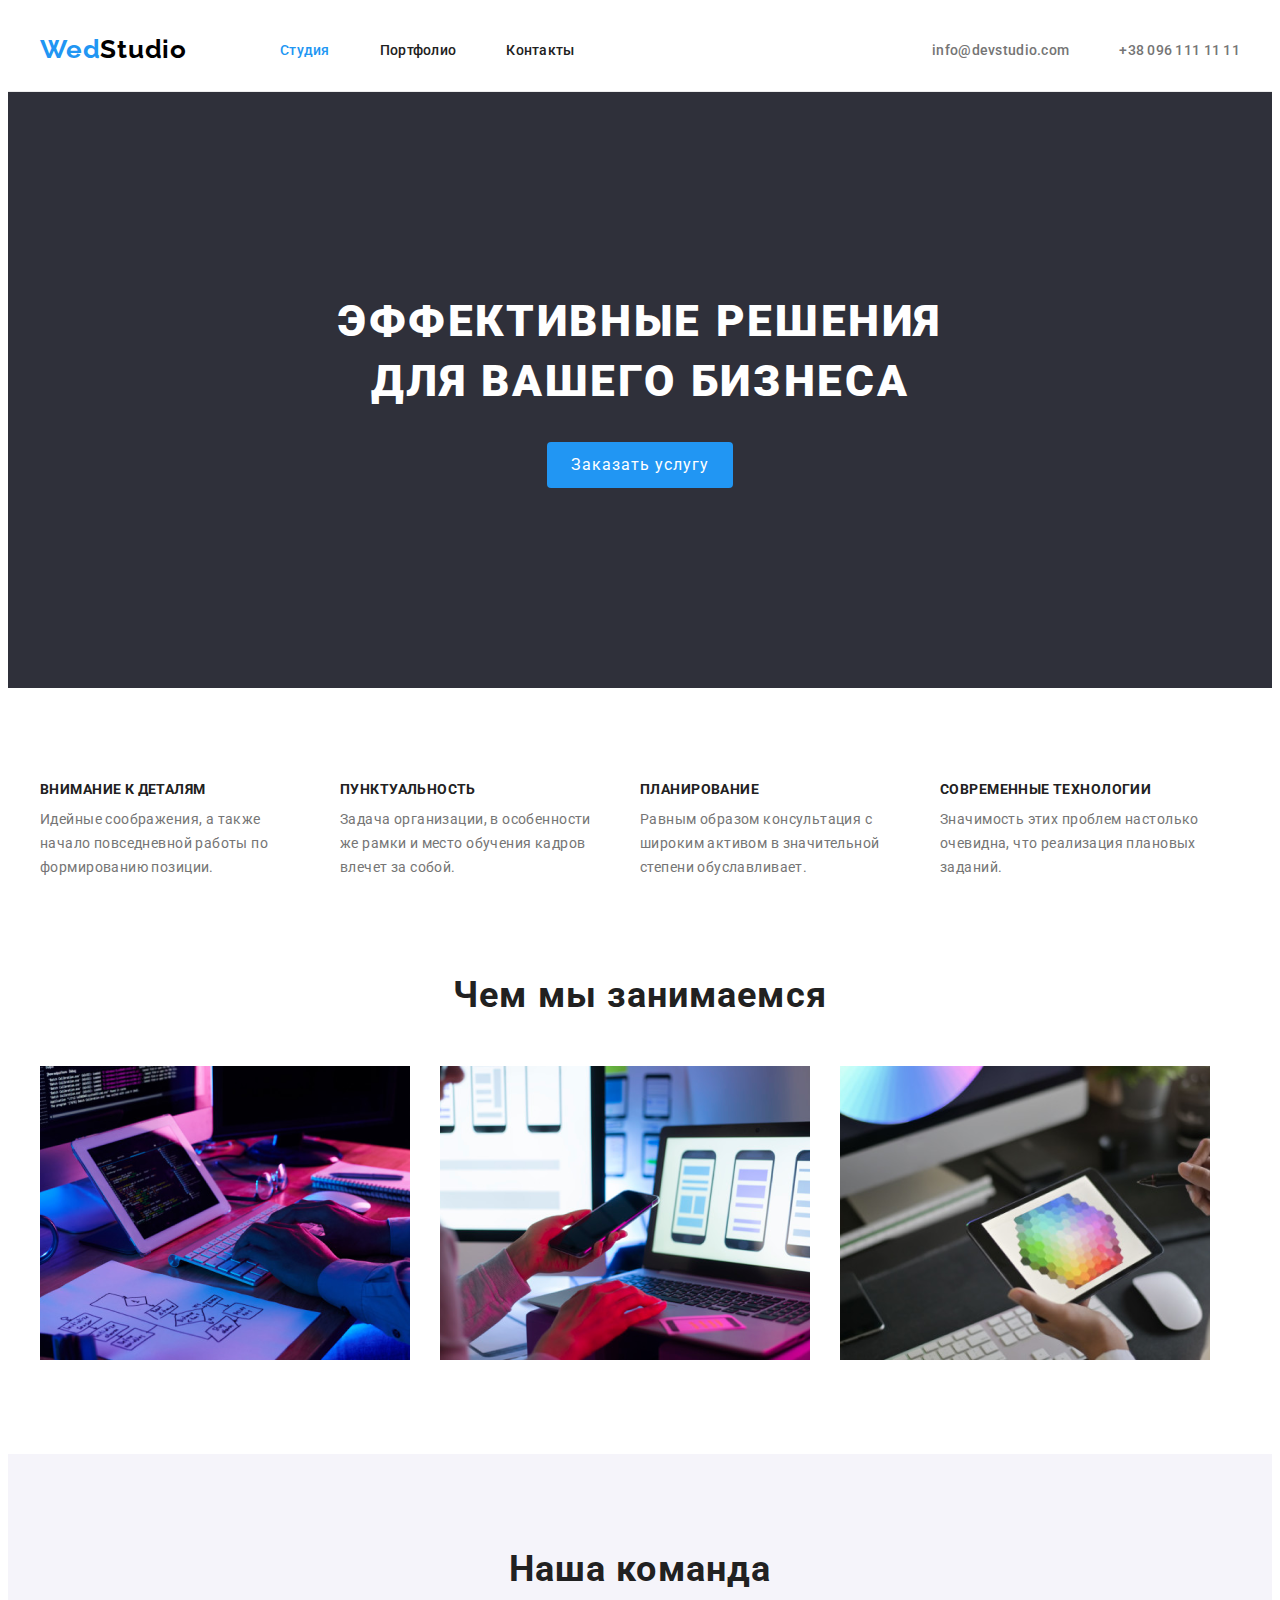
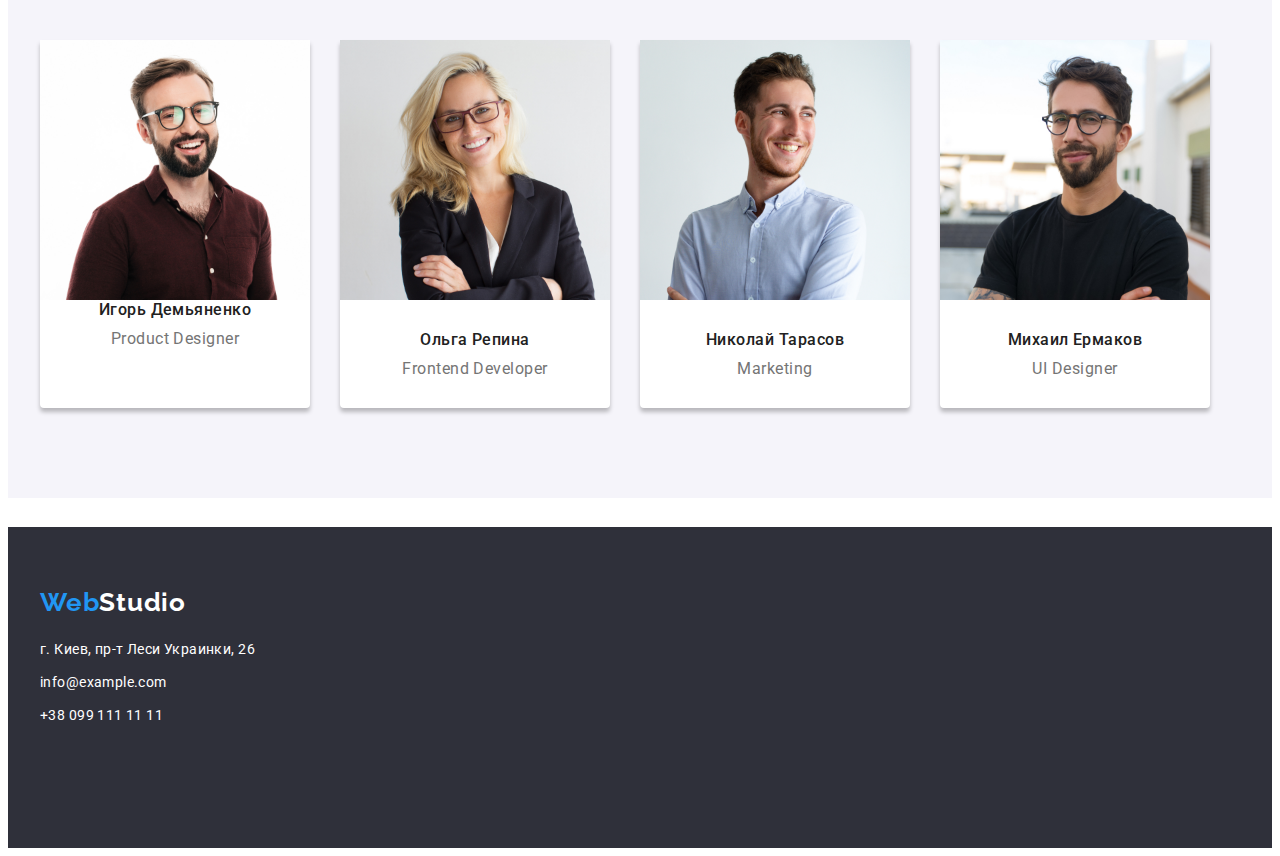
==== index.html @ 9b0b6c82 "add files" ====
<!DOCTYPE html>
<html lang="ru">
<head>
    <meta charset="UTF-8">
    <meta http-equiv="X-UA-Compatible" content="IE=edge">
    <meta name="viewport" content="width=device-width, initial-scale=1.0">
    <title>Web studio</title>
    <link rel="preconnect" href="https://fonts.gstatic.com">
    <link href="https://fonts.googleapis.com/css2?family=Raleway:wght@700&family=Roboto:wght@400;500;700;900&display=swap" rel="stylesheet">
    <link rel="stylesheet" href="https://cdnjs.cloudflare.com/ajax/libs/modern-normalize/1.1.0/modern-normalize.min.css" integrity="sha512-wpPYUAdjBVSE4KJnH1VR1HeZfpl1ub8YT/NKx4PuQ5NmX2tKuGu6U/JRp5y+Y8XG2tV+wKQpNHVUX03MfMFn9Q==" crossorigin="anonymous" referrerpolicy="no-referrer"  >
    <link rel="stylesheet" href="./css/styles.css">
</head>
<body>
    <header class="page-header">
      <div class="container page-header-container">
         <nav class="navigation">
              <a class="logo-link link" href="./index.html"> Wed<span class="letter">Studio</span></a>
              <ul class="menu list">
                  <li class="menu-item">
                     <a class="menu-link current link"href="./pornfolio.html">Студия</a>
                  </li>
                  <li class="menu-item">
                     <a class="menu-link link" href="./pornfolio.html">Портфолио</a> 
                  </li>
                  <li class="menu-item">
                      <a class="menu-link link" href="./pornfolio.html">Контакты</a>
                  </li>
                </ul>
         </nav>
         <ul class="menu-address list">
              <li class="menu-info-type">
                  <a class="info-address link" href="mailto:info@devstudio.com ">info@devstudio.com</a>
              </li>
              <li class="menu-info-type">
                 <a  class="info-address link"href="tel:+380961111111">+38 096 111 11 11</a>
              </li>
         </ul>
      </div>
    </header>
   <main class="main-type">
        <section class="hat-team">
            <!Шапка>
            <div class="hat-item">
             <h1 class="hat-type hat-conteiner">Эффективные решения для вашего бизнеса</h1>
             <button class="model-btm" type="button">Заказать услугу</button>
            </div>
        </section>
      
        <section class="reature-item">
            <!особенности>
         <div class="container box">
               <ul class="reature-type list">
                 <li class="reature-item-type">
                     <h3 class="name-link">Внимание к деталям</h3>
                     <p class="text-link">Идейные соображения, а также начало повседневной работы по формированию позиции.</p>
                 </li>
                 <li class="reature-item-type">
                     <h3 class="name-link">Пунктуальность</h3>
                     <p class="text-link">Задача организации, в особенности же рамки и место обучения кадров влечет за собой.</p>
                 </li>

                 <li class="reature-item-type">
                     <h3 class="name-link">Планирование</h3>
                     <p class="text-link">Равным образом консультация с широким активом в значительной степени обуславливает.</p>
                 </li>
                 <li class="reature-item-type">
                     <h3 class="name-link">Современные технологии</h3>
                     <p class="text-link">Значимость этих проблем настолько очевидна, что реализация плановых заданий.</p>
                 </li>
             </ul>
         </div>
       </section>
        
        <section class="work-item">
            <div class="container box">
              <!Чем мы занимаемся>
             <h2 class="title">Чем мы занимаемся</h2>
             <ul class="work-img list">
                 <li class="work-img-picture">
                     <img class="work-picture" src="./imges/work/img4.png" alt="работа за копютером" width="370" height="294">
                 </li>
                 <li class="work-img-picture">
                     <img class="work-picture" src="./imges/work/img5.png" alt="телефон" width="370" height="294">
                 </li>
                 <li class="work-img-picture">
                      <img class="work-picture" src="./imges/work/img6.png" alt="планшет" width="370" height="294">
                 </li>
             </ul>
            </div>
        </section>
        
        <section class="our-team">
            <!Наша команда IT>
            <div class="container box">
             <h2 class="title">Наша команда</h2>
             <ul class="team-person list">
                 <li class="team-item">
                     <img class="team-picture" src="./imges/team/img-56.jpg" alt="Product Designer" width="270" height="368">
                     <div class="itemяяяя-box">
                         <h3 class="name-worker">Игорь Демьяненко</h3>
                         <p class="profession" lang="en">Product Designer</p>
                         <ul>
                             <li class="web-address list">

                             </li>
                             <li class="web-address list">

                             </li>
                             <li class="web-address list">

                             </li>
                             <li class="web-address list">

                             </li>
                         </ul>
                     </div>
                 </li>
                 <li class="team-item">
                     <img class="team-picture" src="./imges/team/img-53.jpg" alt="Frontend Developer" width="270" height="368">
                     <div class="item-box">
                          <h3 class="name-worker">Ольга Репина</h3>
                          <p  class="profession"lang="en">Frontend Developer</p>
                          <ul>
                              <li class="web-address list">

                              </li>
                              <li class="web-address list">

                              </li>
                              <li class="web-address list">

                              </li>
                              <li class="web-address list">

                              </li>
                          </ul>
                     </div>
                 </li>
                 <li class="team-item">
                     <img class="team-picture" src="./imges/team/img-54.jpg" alt="Marketing" width="270" height="368">
                     <div class="item-box">
                         <h3 class="name-worker">Николай Тарасов</h3>
                         <p  class="profession"lang="en">Marketing</p>
                         <ul>
                             <li class="web-address list">

                             </li>
                             <li class="web-address list">

                             </li>
                             <li class="web-address list">

                             </li>
                             <li class="web-address list">

                             </li>
                         </ul>
                     </div>
                 </li>
                 <li class="team-item">
                     <img class="team-picture" src="./imges/team/img-55.jpg" alt="UI Designer" width="270" height="368">
                     <div class="item-box">
                         <h3 class="name-worker">Михаил Ермаков</h3>
                         <p class="profession" lang="en">UI Designer</p>
                         <ul>
                             <li class="web-address list">

                             </li>
                             <li class="web-address list">

                             </li>
                             <li class="web-address list">

                             </li>
                             <li class="web-address list">

                             </li>
                         </ul>
                     </div>
                 </li>
             </ul>
            </div>
        </section>
    </main>
    
    <footer class="footer-link" >
       <div class="container box">
              <a  class="logo link"href="./index.html">Web<span class="letter-footer">Studio</span></a>
              <ul class="navigation-type list">
                 <li class="navigation-type-address">
                     <a  class="type-address link"href="https://goo.gl/maps/59wte7JXXaXPMcsB8" target="_blank" rel="noopener noreferrer">г. Киев, пр-т Леси Украинки, 26</a> 
                 </li>
                 <li class="navigation-type-address">
                     <a class="type-address link" href="mailto:info@example.com">info@example.com</a> 
                 </li>
                 <li class="navigation-type-address">
                     <a class="type-address link" href="tel:+380991111111">+38 099 111 11 11</a>
                 </li>
             </ul>
        </div>
    </footer>
</body>
</html>
---- css/styles.css ----
:root {
  --main-font: "Roboto", sans-serif;
  --secondary-font: "Raleway", sans-serif;
  --accent-color: #2196f3;
  --text-accent-color: #212121;
  --border-color: #ececec;
  --border-portfolio-color: #eeee;
}
h1,
h2,
h3,
h4,
h5,
h6,
p {
  margin-top: 0;
  margin-bottom: 0;
}
ul,
ol {
  margin-top: 0;
  margin-bottom: 0;
  padding-left: 0;
  margin: 0;
  padding: 0;
}
img {
  display: block;
  max-width: 100%;
}
.container {
  width: 1200px;
  margin: 0 auto;
  padding-left: 15px;
  padding-right: 15px;
  /* display: flex;*/
}
.list {
  list-style: none;
}
.link {
  text-decoration: none;
}
body {
  font-family: var(--main-font);
  font-weight: 700;
}

/*---Header---*/
.box {
  display: block;
}
.page-header-container {
  display: flex;
  align-items: center;
}
.page-header {
  border-bottom: 1px solid var(--border-color);
}
.page-header.container {
  display: block;
  align-items: center;
}
.navigation {
  display: flex;
  align-items: center;
}
.menu {
  display: flex;
  align-items: center;
}

.navigation.logo-link {
  margin-right: 93px;
}
.logo-link {
  font-family: var(--secondary-font);
  font-size: 26px;
  line-height: 1.19;
  letter-spacing: 0.03em;
  text-align: left;
  color: var(--accent-color);
  padding-top: 24px;
  padding-bottom: 25px;
  margin-right: 93px;
}

.menu-item:not(:last-child) {
  margin-right: 50px;
}
.letter {
  color: black;
}

.menu-link {
  font-weight: 500;
  font-size: 14px;
  line-height: 1.14;
  letter-spacing: 0.02em;
  text-align: left;
  color: var(--text-accent-color);
  padding-top: 32px;
  padding-bottom: 32px;
}
.menu-link:hover,
.menu-link:focus {
  color: var(--accent-color);
}
.menu-link.current {
  color: var(--accent-color);
}
.menu-address {
  display: flex;
  margin-left: auto;
  padding-top: 32px;
  padding-bottom: 32px;
}
.menu-info-type:not(:last-child) {
  margin-right: 50px;
}

.info-address {
  font-weight: 500;
  font-size: 14px;
  line-height: 1.14;
  letter-spacing: 0.02em;
  text-align: left;
  color: #757575;
  padding-top: 32px;
  padding-bottom: 32px;
}
.info-address:hover,
.info-address:focus {
  color: var(--accent-color);
}
/*Шапка*/
.hat-team {
  background-color: #2f303a;
  max-width: 1600px;
  padding-top: 200px;
  padding-bottom: 200px;
  text-align: center;
  /*margin-bottom: 94px;*/
}

.hat-item {
  background-color: #2f303a;
  text-align: center;
}

.hat-type {
  font-weight: 900;
  font-size: 44px;
  line-height: 1.36;
  letter-spacing: 0.06em;
  text-align: center;
  text-transform: uppercase;
  color: #ffffff;
  width: 696px;
  margin: 0 auto;
  margin-bottom: 30px;
}
.model-btm {
  font-family: inherit;
  font-size: 16px;
  line-height: 1.88;
  letter-spacing: 0.06em;
  text-align: center;
  cursor: pointer;
  color: #ffffff;
  background-color: #2196f3;
  border-color: transparent;
  border-radius: 4px;
  padding: 6px 22px;
}
.model-btm:hover,
.model-btm:focus {
  background-color: var(--accent-color);
  color: #ffff;
}
/*Особености*/
.reature-type {
  display: flex;
}
.reature-item {
  padding-top: 94px;
}
.name-link {
  font-size: 14px;
  line-height: 1.14;
  letter-spacing: 0.03em;
  text-align: left;
  text-transform: uppercase;
  margin-bottom: 10px;
  color: var(--text-accent-color);
}
.text-link {
  font-weight: 400;
  font-size: 14px;
  line-height: 1.71;
  letter-spacing: 0.03em;
  text-align: left;
  color: #757575;
}
.reature-item-type + .reature-item-type {
  margin-left: 30px;
}
.reature-item-type {
  width: 270px;
}
/*Чем мы занимаемся*/
.work-item {
  padding-top: 94px;
  padding-bottom: 94px;
}
.title {
  font-size: 36px;
  line-height: 1.17;
  letter-spacing: 0.03em;
  text-align: center;
  color: var(--text-accent-color);
  margin-bottom: 50px;
}
.work-picture {
  height: 294px;
  width: 370px;
  left: 615px;
  top: 1061px;
  border-radius: 0px;
}
.work-img {
  display: flex;
}
.work-img-picture + .work-img-picture {
  margin-left: 30px;
}

/*Наша команда*/
.our-team {
  background-color: #f5f4fa;
  margin-bottom: 29px;
  padding-top: 94px;
  /* padding-bottom: 94px;*/
}
.team-person {
  display: flex;
  padding-bottom: 90px;
}
.team-item {
  background-color: #ffffff;
  box-shadow: 0px 4px 4px 0px #00000040;
  border-radius: 0px 0px 4px 4px;
}
.team-item + .team-item {
  margin-left: 30px;
}
.name-worker {
  font-weight: 500;
  font-size: 16px;
  line-height: 1.19;
  letter-spacing: 0.03em;
  text-align: center;
  color: var(--text-accent-color);
  margin-bottom: 10px;
}
.profession {
  font-weight: 400;
  font-size: 16px;
  line-height: 19px;
  letter-spacing: 0.03em;
  text-align: center;
  color: #757575;
  /*margin-bottom: 16px;*/
}
.team-picture {
  height: 260px;
  width: 270px;
  left: 815px;
  top: 1635px;
  border-radius: 0px;
}
.item-box {
  padding-top: 30px;
  padding-bottom: 30px;
  padding-left: 32px;
  padding-right: 32px;
}
/*Footer*/
.footer-link {
  background: #2f303a;
  padding: 60px 0;
}
.footer-link .logo-link {
  margin-bottom: 20px;
  display: block;
}

.logo {
  font-family: var(--secondary-font);
  font-size: 26px;
  line-height: 1.19;
  letter-spacing: 0.03em;
  text-align: left;
  color: var(--accent-color);
  padding-top: 60px;
  margin-bottom: 20px;
}
.navigation-type-address + .navigation-type-address {
  margin-top: 9px;
}
.type-address {
  font-weight: 400;
  font-size: 14px;
  line-height: 1.71;
  letter-spacing: 0.03em;
  text-align: left;
  color: #ffff;
}
.type-address:hover,
.type-address:focus {
  color: rgb(178, 187, 204);
}
.letter-footer {
  color: #ffffff;
}
/*===========Portfolio===========*/
/*button filters*/
.all-section {
  padding-top: 86px;
  padding-bottom: 94px;
}
.wd {
  padding-top: 16px;
  padding-bottom: 33px;
}
.footer-navigation {
  display: block;
  align-items: center;
}
.navigation-type {
  padding-top: 20px;
  padding-bottom: 60px;
}
.menu-left {
  display: flex;
  align-items: center;
  padding-top: 24px;
  padding-bottom: 40px;
}
.menu-info {
  padding-top: 24px;
  padding-bottom: 40px;
  display: flex;
  margin-left: auto;
}
.filters {
  display: flex;
  justify-content: center;
  margin-bottom: 34px;
}
.filter-type:not(:last-child) {
  margin-right: 8px;
}
.project {
  display: flex;
  flex-wrap: wrap;
  margin-left: -30px;
  margin-top: -30px;
}
.project-type {
  margin-left: 30px;
  margin-top: 30px;
}
.project-box {
  padding-left: 24px;
  padding-right: 24px;
  padding-top: 20px;
  padding-bottom: 20px;
  border: 1px solid var(--border-portfolio-color);
  border-top: none;
}
.filter-link {
  font-family: inherit;
  font-size: 16px;
  font-weight: 500;
  line-height: 1.63;
  text-align: center;
  color: #212121;
  border-color: transparent;
  border-radius: 4px;
  padding: 6px 22px;
}
.filter-link:hover,
.filter-link:focus {
  background-color: var(--accent-color);
  color: #ffff;
  box-shadow: 0px 4px 4px 0px #00000040;
}

.filter-link.current {
  background-color: var(--accent-color);
  color: #ffff;
}
/* Project object*/
.project-name {
  font-size: 18px;
  line-height: 2;
  letter-spacing: 0.06em;
  color: var(--text-accent-color);
}
.project-filter {
  font-weight: 400;
  font-size: 16px;
  line-height: 1.88;
  letter-spacing: 0.03em;
  text-align: left;
  color: #757575;
}
.type-picture {
  height: 294px;
  width: 370px;
  left: 215px;
  top: 262px;
}
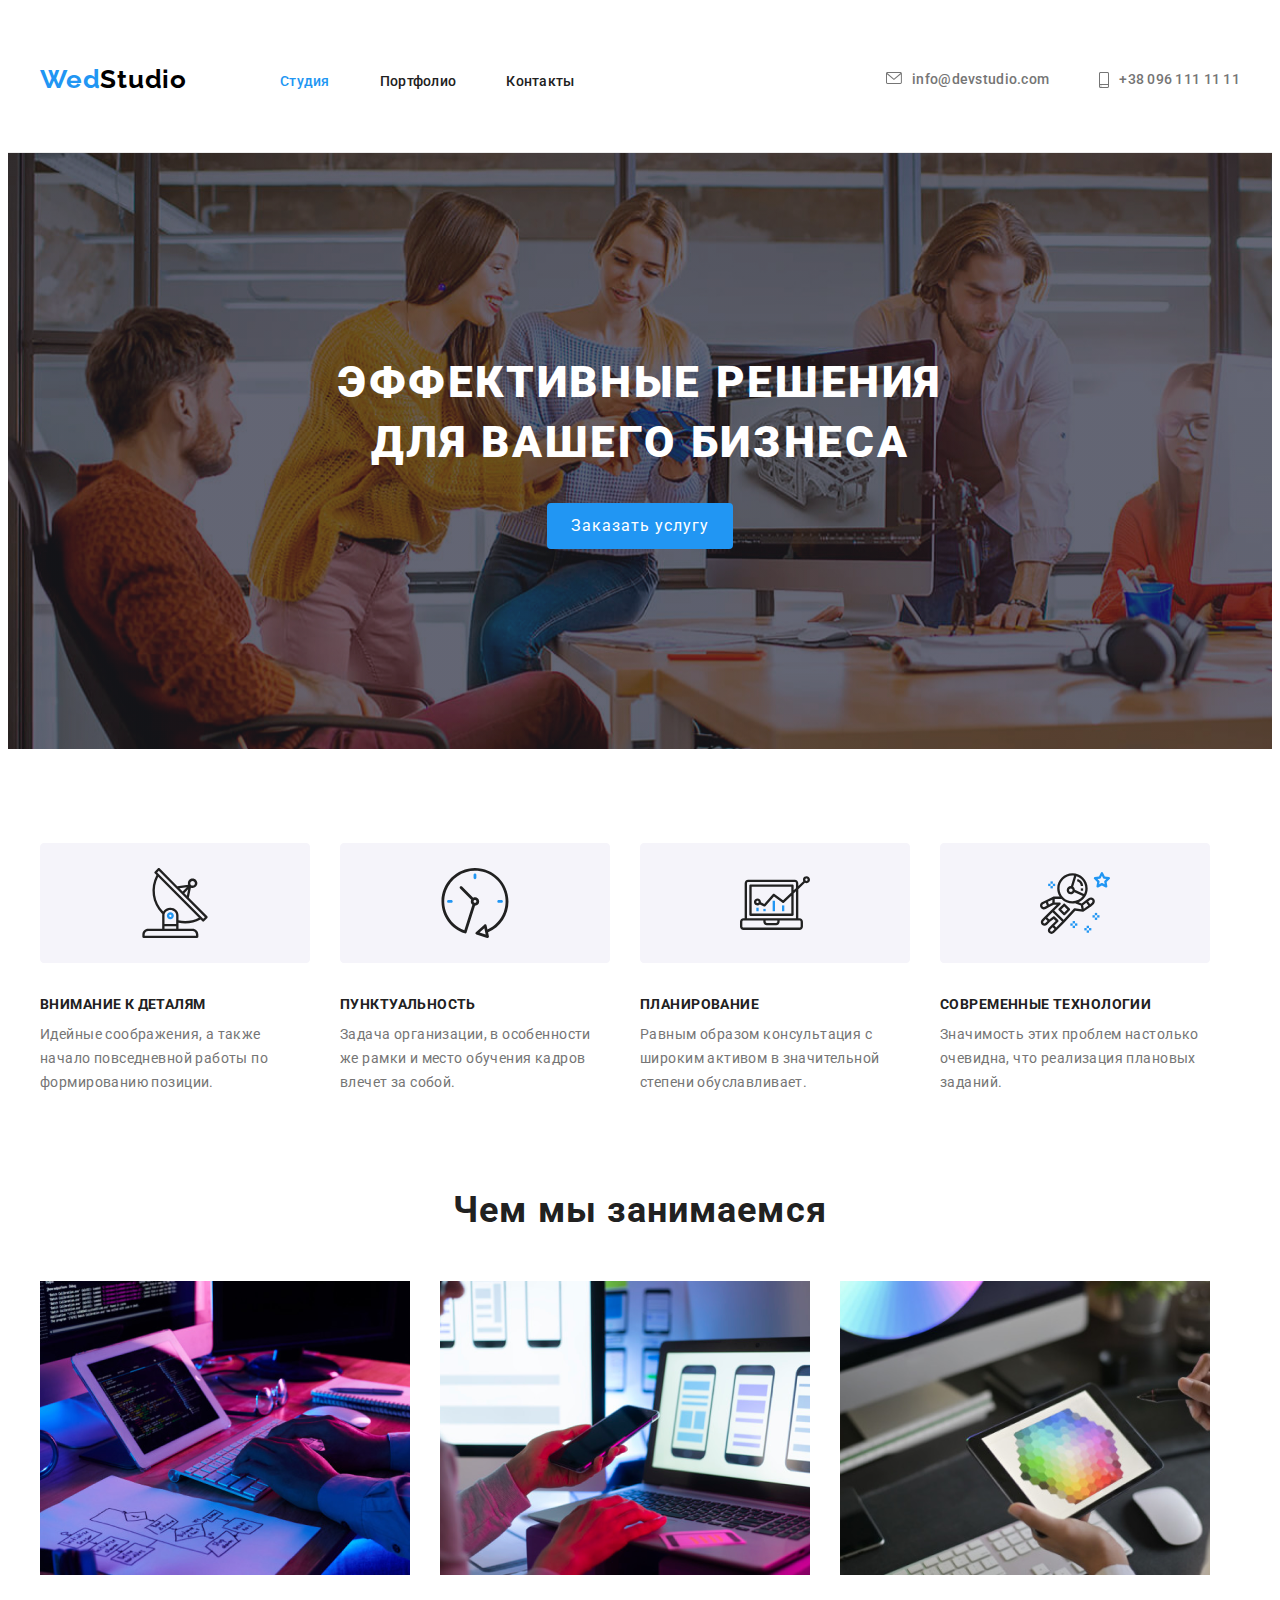
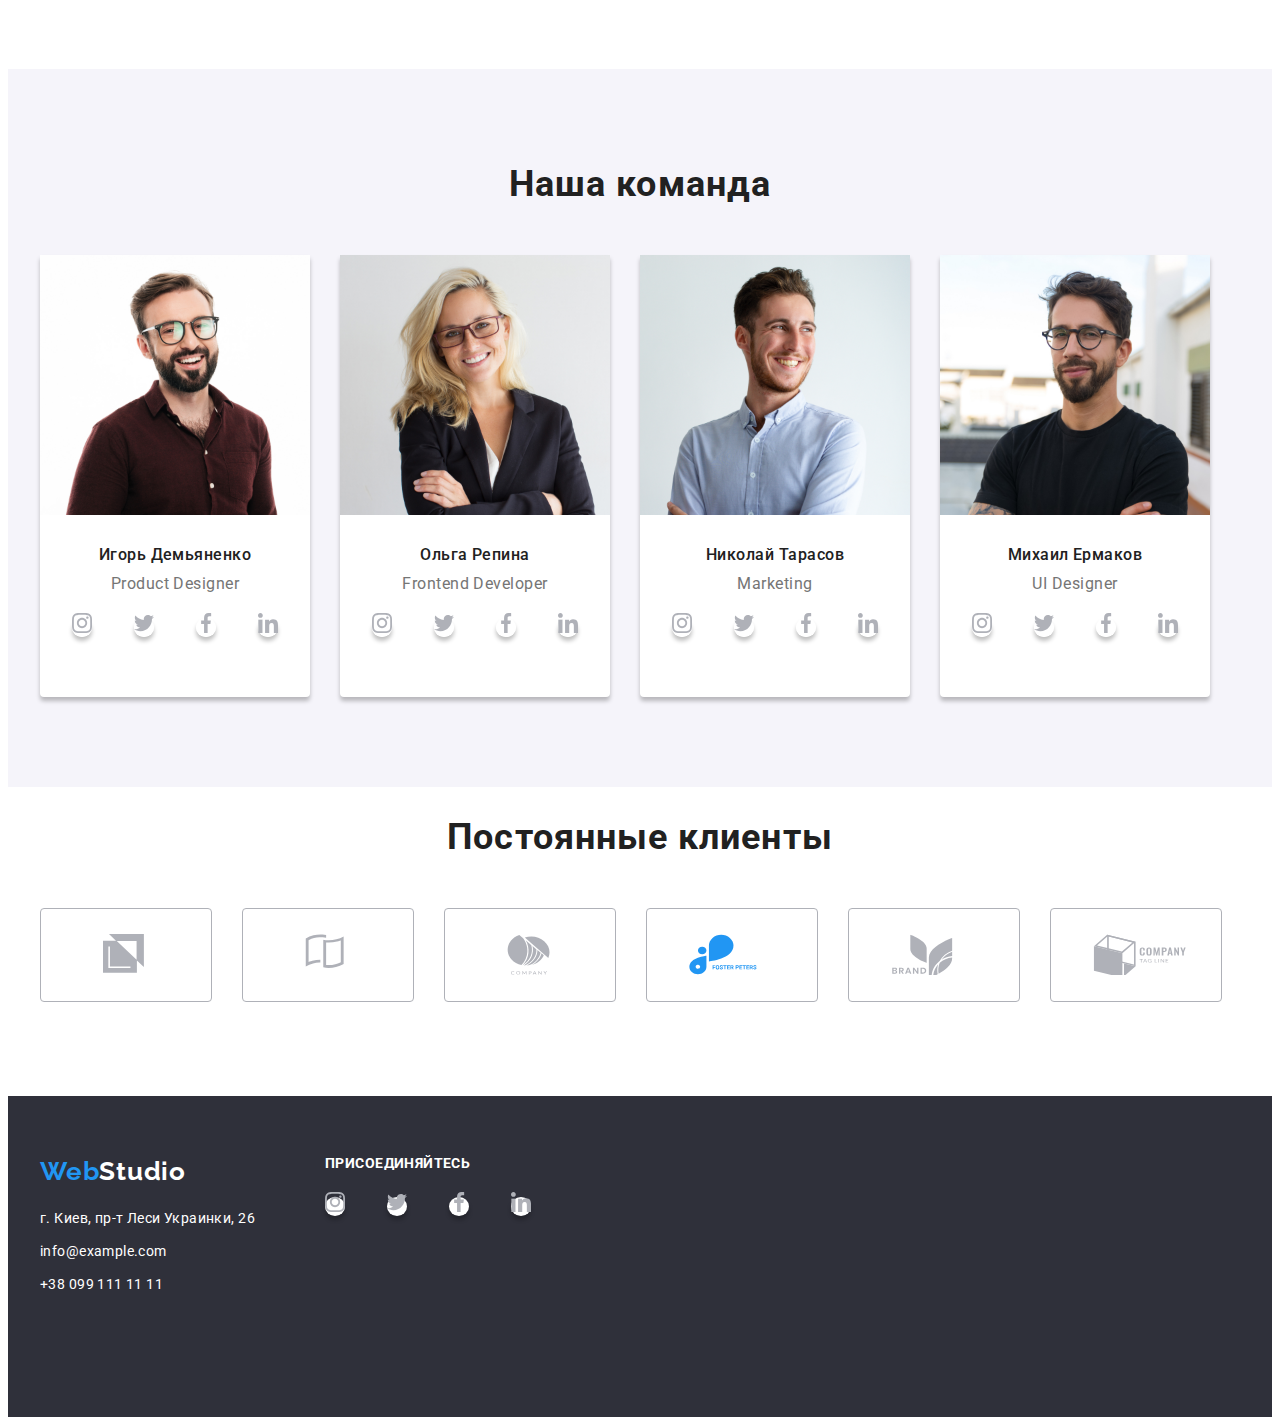
==== commit 0b731fce: "add files" ====
--- a/index.html
+++ b/index.html
@@ -28,11 +28,19 @@
                 </ul>
          </nav>
          <ul class="menu-address list">
-              <li class="menu-info-type">
-                  <a class="info-address link" href="mailto:info@devstudio.com ">info@devstudio.com</a>
+              <li class="menu-info-type ">
+                 <a class="info-address link" href="mailto:info@devstudio.com">
+                     <svg class="header-icon-web">
+                         <use href="./imges/name-icon/symbol-defs.svg#icon-envelope" width="16" height="12"></use>
+                     </svg>
+                info@devstudio.com</a>
               </li>
               <li class="menu-info-type">
-                 <a  class="info-address link"href="tel:+380961111111">+38 096 111 11 11</a>
+                  <a class="info-address link" href="tel:+380961111111">
+                     <svg class="header-icon-mob">
+                         <use href="./imges/name-icon/symbol-defs.svg#icon-smartphone" width="10" height="16"></use>
+                     </svg>
+                +38 096 111 11 11</a>
               </li>
          </ul>
       </div>
@@ -41,7 +49,7 @@
         <section class="hat-team">
             <!Шапка>
             <div class="hat-item">
-             <h1 class="hat-type hat-conteiner">Эффективные решения для вашего бизнеса</h1>
+             <h1 class="hat-type ">Эффективные решения для вашего бизнеса</h1>
              <button class="model-btm" type="button">Заказать услугу</button>
             </div>
         </section>
@@ -51,19 +59,39 @@
          <div class="container box">
                <ul class="reature-type list">
                  <li class="reature-item-type">
+                     <div class="jpg-name">
+                         <svg class="jpg-foto" width="270" height="120">
+                             <use href="./imges/name-icon/symbol-defs.svg#icon-group-55"></use>
+                         </svg>
+                     </div>
                      <h3 class="name-link">Внимание к деталям</h3>
                      <p class="text-link">Идейные соображения, а также начало повседневной работы по формированию позиции.</p>
                  </li>
                  <li class="reature-item-type">
+                     <div class="jpg-name">
+                         <svg class="jpg-foto" width="270" height="120">
+                              <use href="./imges/name-icon/symbol-defs.svg#icon-group-52"></use>
+                         </svg>
+                     </div>
                      <h3 class="name-link">Пунктуальность</h3>
                      <p class="text-link">Задача организации, в особенности же рамки и место обучения кадров влечет за собой.</p>
                  </li>
 
                  <li class="reature-item-type">
+                     <div class="jpg-name">
+                         <svg class="jpg-foto" width="270" height="120">
+                             <use href="./imges/name-icon/symbol-defs.svg#icon-group-53"></use>
+                         </svg>
+                     </div>
                      <h3 class="name-link">Планирование</h3>
                      <p class="text-link">Равным образом консультация с широким активом в значительной степени обуславливает.</p>
                  </li>
                  <li class="reature-item-type">
+                     <div class="jpg-name">
+                         <svg class="jpg-foto" width="270" height="120">
+                             <use href="./imges/name-icon/symbol-defs.svg#icon-group-54"></use>
+                         </svg>
+                     </div>
                      <h3 class="name-link">Современные технологии</h3>
                      <p class="text-link">Значимость этих проблем настолько очевидна, что реализация плановых заданий.</p>
                  </li>
@@ -72,7 +100,7 @@
        </section>
         
         <section class="work-item">
-            <div class="container box">
+            <div class="container box-work">
               <!Чем мы занимаемся>
              <h2 class="title">Чем мы занимаемся</h2>
              <ul class="work-img list">
@@ -91,28 +119,44 @@
         
         <section class="our-team">
             <!Наша команда IT>
-            <div class="container box">
+            <div class="container box-work">
              <h2 class="title">Наша команда</h2>
              <ul class="team-person list">
                  <li class="team-item">
                      <img class="team-picture" src="./imges/team/img-56.jpg" alt="Product Designer" width="270" height="368">
-                     <div class="itemяяяя-box">
+                     <div class="item-box">
                          <h3 class="name-worker">Игорь Демьяненко</h3>
                          <p class="profession" lang="en">Product Designer</p>
-                         <ul>
-                             <li class="web-address list">
-
-                             </li>
-                             <li class="web-address list">
-
-                             </li>
-                             <li class="web-address list">
-
-                             </li>
-                             <li class="web-address list">
-
-                             </li>
-                         </ul>
+                             <ul  class="web-item">
+                                 <li class="web-address list">
+                                     <a href="" class="web-icon ">
+                                         <svg class="web-icon-top">
+                                             <use href="./imges/icon/sprite.svg#instagram"></use>
+                                         </svg>
+                                     </a>
+                                 </li>
+                                 <li class="web-address list">
+                                     <a href="" class="web-icon ">
+                                         <svg class="web-icon-top">
+                                               <use href="./imges/icon/sprite.svg#twitter"></use>
+                                          </svg>
+                                      </a>
+                                  </li>
+                                  <li class="web-address list">
+                                       <a href="" class="web-icon ">
+                                            <svg class="web-icon-top">
+                                                <use href="./imges/icon/sprite.svg#facebook"></use>
+                                           </svg>
+                                       </a>
+                                 </li>
+                                  <li class="web-address list">
+                                        <a href="" class="web-icon ">
+                                           <svg class="web-icon-top">
+                                               <use href="./imges/icon/sprite.svg#linkedin"></use>
+                                          </svg>
+                                        </a>
+                                  </li>
+                                </ul>
                      </div>
                  </li>
                  <li class="team-item">
@@ -120,18 +164,34 @@
                      <div class="item-box">
                           <h3 class="name-worker">Ольга Репина</h3>
                           <p  class="profession"lang="en">Frontend Developer</p>
-                          <ul>
+                          <ul class="web-item">
                               <li class="web-address list">
-
+                                  <a href="" class="web-icon">
+                                    <svg class="web-icon-top">
+                                        <use href="./imges/icon/sprite.svg#instagram"></use>
+                                    </svg>
+                                  </a>
                               </li>
                               <li class="web-address list">
-
+                                  <a href="" class="web-icon">
+                                    <svg class="web-icon-top">
+                                        <use href="./imges/icon/sprite.svg#twitter"></use>
+                                    </svg>
+                                  </a>
                               </li>
                               <li class="web-address list">
-
+                                  <a href="" class="web-icon">
+                                     <svg class="web-icon-top">
+                                         <use href="./imges/icon/sprite.svg#facebook"></use>
+                                     </svg>
+                                  </a>
                               </li>
                               <li class="web-address list">
-
+                                  <a href="" class="web-icon">
+                                    <svg class="web-icon-top">
+                                        <use href="./imges/icon/sprite.svg#linkedin"></use>
+                                    </svg>
+                                  </a>
                               </li>
                           </ul>
                      </div>
@@ -141,18 +201,34 @@
                      <div class="item-box">
                          <h3 class="name-worker">Николай Тарасов</h3>
                          <p  class="profession"lang="en">Marketing</p>
-                         <ul>
-                             <li class="web-address list">
-
-                             </li>
-                             <li class="web-address list">
-
-                             </li>
-                             <li class="web-address list">
-
-                             </li>
-                             <li class="web-address list">
-
+                         <ul class="web-item">
+                             <li class="web-address list">
+                                 <a href="" class="web-icon">
+                                     <svg class="web-icon-top">
+                                          <use href="./imges/icon/sprite.svg#instagram"></use>
+                                     </svg>
+                                 </a>
+                             </li>
+                             <li class="web-address list">
+                                <a href="" class="web-icon">
+                                    <svg class="web-icon-top">
+                                        <use href="./imges/icon/sprite.svg#twitter"></use>
+                                    </svg>
+                                </a>
+                             </li>
+                             <li class="web-address list">
+                                <a href="" class="web-icon">
+                                    <svg class="web-icon-top">
+                                        <use href="./imges/icon/sprite.svg#facebook"></use>
+                                    </svg>
+                                </a>
+                             </li>
+                             <li class="web-address list">
+                                 <a href="" class="web-icon">
+                                    <svg class="web-icon-top">
+                                        <use href="./imges/icon/sprite.svg#linkedin"></use>
+                                    </svg>
+                                 </a>
                              </li>
                          </ul>
                      </div>
@@ -162,42 +238,143 @@
                      <div class="item-box">
                          <h3 class="name-worker">Михаил Ермаков</h3>
                          <p class="profession" lang="en">UI Designer</p>
-                         <ul>
-                             <li class="web-address list">
-
-                             </li>
-                             <li class="web-address list">
-
-                             </li>
-                             <li class="web-address list">
-
-                             </li>
-                             <li class="web-address list">
-
+                         <ul class="web-item">
+                             <li class="web-address list">
+                                <a href="" class="web-icon">
+                                    <svg class="web-icon-top">
+                                        <use href="./imges/icon/sprite.svg#instagram"></use>
+                                    </svg>
+                                </a>
+                             </li>
+                             <li class="web-address list">
+                                <a href="" class="web-icon">
+                                    <svg class="web-icon-top">
+                                        <use href="./imges/icon/sprite.svg#twitter"></use>
+                                    </svg>
+                                </a>
+                             </li>
+                             <li class="web-address list">
+                                 <a href="" class="web-icon">
+                                    <svg class="web-icon-top">
+                                        <use href="./imges/icon/sprite.svg#facebook"></use>
+                                    </svg>
+                                 </a>
+                             </li>
+                             <li class="web-address list">
+                                 <a href="" class="web-icon">
+                                    <svg class="web-icon-top">
+                                        <use href="./imges/icon/sprite.svg#linkedin"></use>
+                                    </svg>
+                                 </a>
                              </li>
                          </ul>
                      </div>
                  </li>
              </ul>
+            </div>
+        </section>
+        <section>
+            <!Наши клиенты>
+            <div class="container our-client">
+                <h2 class="client-name">Постоянные клиенты</h2>
+                <ul class="client-type list">
+                    <li class="client-link">
+                      <a href="" class="client-item ">
+                         <svg class="client-svg">
+                             <use href="./imges/about-ass/symbol-defs.svg#icon-group-0" width="41" height="47"></use>
+                         </svg>
+                       </a>
+                    </li>
+                    <li class="client-link">
+                       <a href="" class="client-item">
+                         <svg class="client-svg">
+                              <use href="./imges/about-ass/symbol-defs.svg#icon-group-1" width="40" height="52"></use>
+                         </svg>
+                       </a>
+                    </li>
+                    <li class="client-link">
+                       <a href="" class="client-item">
+                         <svg class="client-svg">
+                              <use href="./imges/about-ass/symbol-defs.svg#icon-group-2" width="43" height="41"></use>
+                          </svg>
+                       </a>
+                    </li>
+                    <li class="client-link">
+                       <a href="" class="client-item">
+                          <svg class="client-svg client-svg-left">
+                              <use href="./imges/about-ass/symbol-defs.svg#icon-group-3" width="84" height="41"></use>
+                          </svg>
+                       </a>
+                    </li>
+                    <li class="client-link">
+                       <a href="" class="client-item">
+                         <svg class="client-svg client-svg-left">
+                             <use href="./imges/about-ass/symbol-defs.svg#icon-group-4" width="63" height="45"></use>
+                          </svg>
+                       </a>
+                    </li>
+                    <li class="client-link">
+                       <a href="" class="client-item">
+                           <svg class="client-svg client-svg-left">
+                             <use href="./imges/about-ass/symbol-defs.svg#icon-group-5" width="94" height="44"></use>
+                           </svg>
+                       </a>
+                    </li>
+                </ul>
             </div>
         </section>
     </main>
     
     <footer class="footer-link" >
-       <div class="container box">
+     <div class="container box">
+         <div class="footer-link-box">
               <a  class="logo link"href="./index.html">Web<span class="letter-footer">Studio</span></a>
-              <ul class="navigation-type list">
-                 <li class="navigation-type-address">
-                     <a  class="type-address link"href="https://goo.gl/maps/59wte7JXXaXPMcsB8" target="_blank" rel="noopener noreferrer">г. Киев, пр-т Леси Украинки, 26</a> 
-                 </li>
-                 <li class="navigation-type-address">
-                     <a class="type-address link" href="mailto:info@example.com">info@example.com</a> 
-                 </li>
-                 <li class="navigation-type-address">
-                     <a class="type-address link" href="tel:+380991111111">+38 099 111 11 11</a>
-                 </li>
-             </ul>
+                 <ul class="navigation-type list">
+                     <li class="navigation-type-address">
+                         <a  class="type-address link"href="https://goo.gl/maps/59wte7JXXaXPMcsB8" target="_blank" rel="noopener noreferrer">г. Киев, пр-т Леси Украинки, 26</a> 
+                     </li>
+                     <li class="navigation-type-address">
+                         <a class="type-address link" href="mailto:info@example.com">info@example.com</a> 
+                     </li>
+                     <li class="navigation-type-address">
+                         <a class="type-address link" href="tel:+380991111111">+38 099 111 11 11</a>
+                     </li>
+                 </ul>
+           </div>
+           <div class="footer-link-box">
+                <p class="footer-name">Присоединяйтесь</p>
+                <ul class="web-item">
+                  <li class="web-address list">
+                     <a href="" class="web-icon">
+                         <svg class="web-icon-top">
+                              <use href="./imges/icon/sprite.svg#instagram"></use>
+                         </svg>
+                     </a>
+                  </li>
+                  <li class="web-address list">
+                     <a href="" class="web-icon">
+                         <svg class="web-icon-top">
+                             <use href="./imges/icon/sprite.svg#twitter"></use>
+                         </svg>
+                      </a>
+                  </li>
+                  <li class="web-address list">
+                     <a href="" class="web-icon">
+                         <svg class="web-icon-top">
+                             <use href="./imges/icon/sprite.svg#facebook"></use>
+                         </svg>
+                     </a>
+                  </li>
+                  <li class="web-address list">
+                     <a href="" class="web-icon">
+                         <svg class="web-icon-top">
+                             <use href="./imges/icon/sprite.svg#linkedin"></use>
+                         </svg>
+                     </a>
+                 </li>
+            </ul>
         </div>
+     </div>
     </footer>
 </body>
 </html> --- a/css/styles.css
+++ b/css/styles.css
@@ -47,8 +47,13 @@
 }
 
 /*---Header---*/
+
 .box {
+  display: flex;
+}
+.box-work {
   display: block;
+  /* margin-right: 70px;*/
 }
 .page-header-container {
   display: flex;
@@ -120,12 +125,14 @@
 }
 
 .info-address {
+  display: flex;
   font-weight: 500;
   font-size: 14px;
   line-height: 1.14;
   letter-spacing: 0.02em;
-  text-align: left;
+  /* text-align: left;*/
   color: #757575;
+  fill: #757575;
   padding-top: 32px;
   padding-bottom: 32px;
 }
@@ -133,18 +140,41 @@
 .info-address:focus {
   color: var(--accent-color);
 }
+.header-icon-web {
+  height: 12px;
+  width: 16px;
+  left: 1052px;
+  top: 34px;
+  border-radius: 0px;
+  margin-right: 10px;
+  fill: currentColor;
+}
+
+.header-icon-mob {
+  height: 16px;
+  width: 10px;
+  left: 1243px;
+  top: 32px;
+  border-radius: 0px;
+  margin-right: 10px;
+}
 /*Шапка*/
 .hat-team {
-  background-color: #2f303a;
+  background-color: #c4c4c4;
   max-width: 1600px;
   padding-top: 200px;
   padding-bottom: 200px;
   text-align: center;
-  /*margin-bottom: 94px;*/
+  background-image: linear-gradient(
+      rgba(47, 48, 58, 0.4),
+      rgba(47, 48, 58, 0.4)
+    ),
+    url(../imges/hero/bg.jpg);
+  )background-size: cover;
 }
 
 .hat-item {
-  background-color: #2f303a;
+  /*background-color: #2f303a;*/
   text-align: center;
 }
 
@@ -209,6 +239,12 @@
   width: 270px;
 }
 /*Чем мы занимаемся*/
+.jpg-name {
+  width: 270px;
+  border-radius: 4px;
+  margin-bottom: 30px;
+}
+
 .work-item {
   padding-top: 94px;
   padding-bottom: 94px;
@@ -236,11 +272,43 @@
 }
 
 /*Наша команда*/
+.footer-block {
+  margin-right: 70px;
+}
+
+.web-icon {
+  height: 44px;
+  width: 44px;
+  border-radius: 100%;
+
+  background-color: #ffffff;
+  background-position: center;
+  background-repeat: no-repeat;
+  box-shadow: 0px 4px 4px rgba(0, 0, 0, 0.25);
+}
+.web-icon:hover,
+.web-icon:focus {
+  background-color: var(--accent-color);
+}
+.web-icon.current {
+  color: var(--accent-color);
+}
+.web-item {
+  display: flex;
+  width: 206px;
+  justify-content: space-between;
+  padding-top: 16px;
+  padding-bottom: 30px;
+}
+.web-icon-top {
+  height: 20px;
+  width: 20px;
+  border-radius: 50%px;
+}
 .our-team {
   background-color: #f5f4fa;
   margin-bottom: 29px;
   padding-top: 94px;
-  /* padding-bottom: 94px;*/
 }
 .team-person {
   display: flex;
@@ -285,16 +353,76 @@
   padding-left: 32px;
   padding-right: 32px;
 }
+/*Наши клиенты*/
+.our-client {
+  margin-bottom: 94px;
+}
+.client-link {
+  height: 92px;
+  width: 170px;
+  border: 1px solid #afb1b8;
+  border-radius: 4px;
+}
+.client-link:not(:last-child) {
+  margin-right: 30px;
+}
+.client-item:hover,
+.client-item:focus {
+  background-color: var(--accent-color);
+  border-color: var(--accent-color);
+}
+.client-name {
+  font-size: 36px;
+  line-height: 1.17;
+  letter-spacing: 0.03em;
+  text-align: center;
+  color: var(--text-accent-color);
+  margin-bottom: 50px;
+}
+.client-type {
+  display: flex;
+}
+
+.client-item {
+  display: flex;
+  justify-content: center;
+  align-items: center;
+  height: 60px;
+  width: 106px;
+  margin: 16px 32px;
+}
+
+.client-svg {
+  background-position: 16px 32px;
+  height: 41px;
+  justify-content: center;
+  align-items: center;
+  padding-left: 30px;
+}
+.client-svg-left {
+  padding-left: 10px;
+}
+
 /*Footer*/
+.footer-link-box {
+  margin-right: 70px;
+}
 .footer-link {
   background: #2f303a;
   padding: 60px 0;
+  display: flex;
 }
 .footer-link .logo-link {
   margin-bottom: 20px;
   display: block;
 }
-
+.footer-name {
+  font-size: 14px;
+  line-height: 1.14;
+  letter-spacing: 0.03em;
+  text-transform: uppercase;
+  color: #ffff;
+}
 .logo {
   font-family: var(--secondary-font);
   font-size: 26px;
@@ -323,8 +451,15 @@
 .letter-footer {
   color: #ffffff;
 }
+.web-item {
+  padding-top: 20px;
+}
+
 /*===========Portfolio===========*/
 /*button filters*/
+.footer-container {
+  display: flex;
+}
 .all-section {
   padding-top: 86px;
   padding-bottom: 94px;
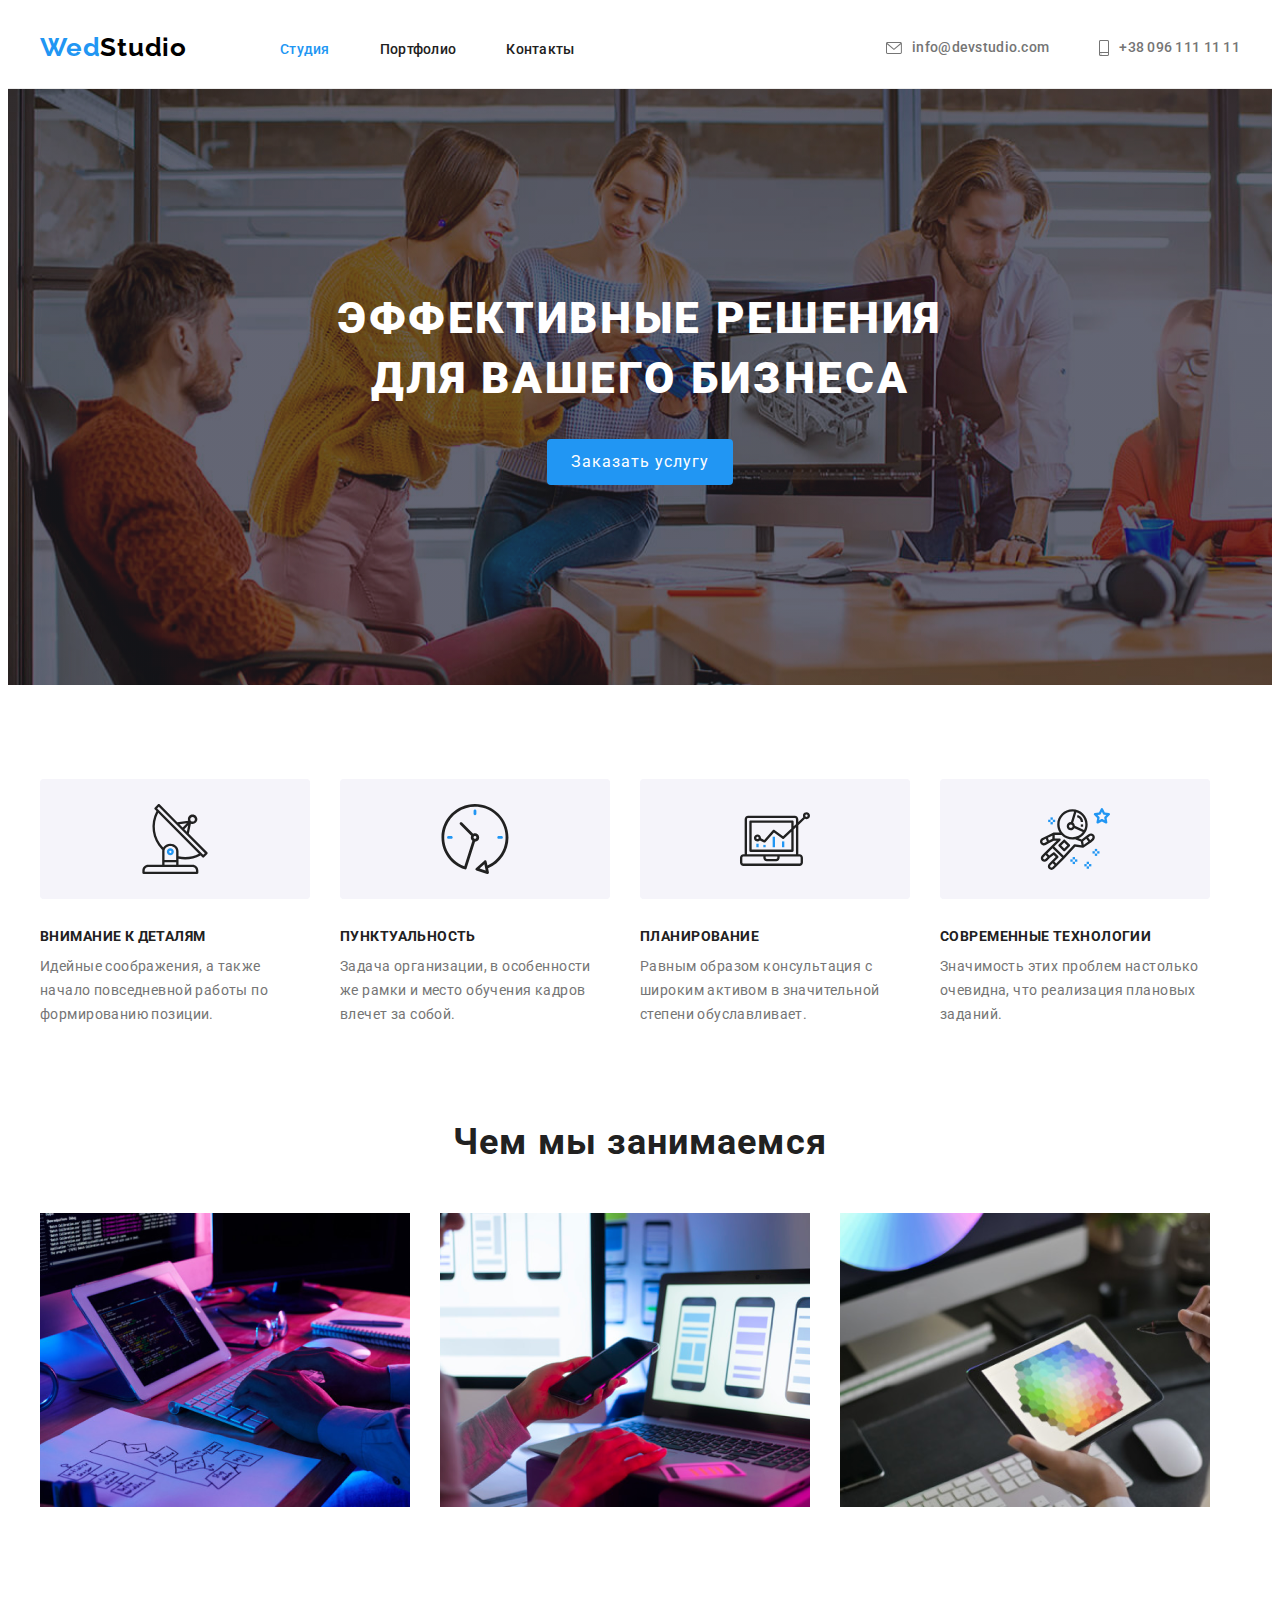
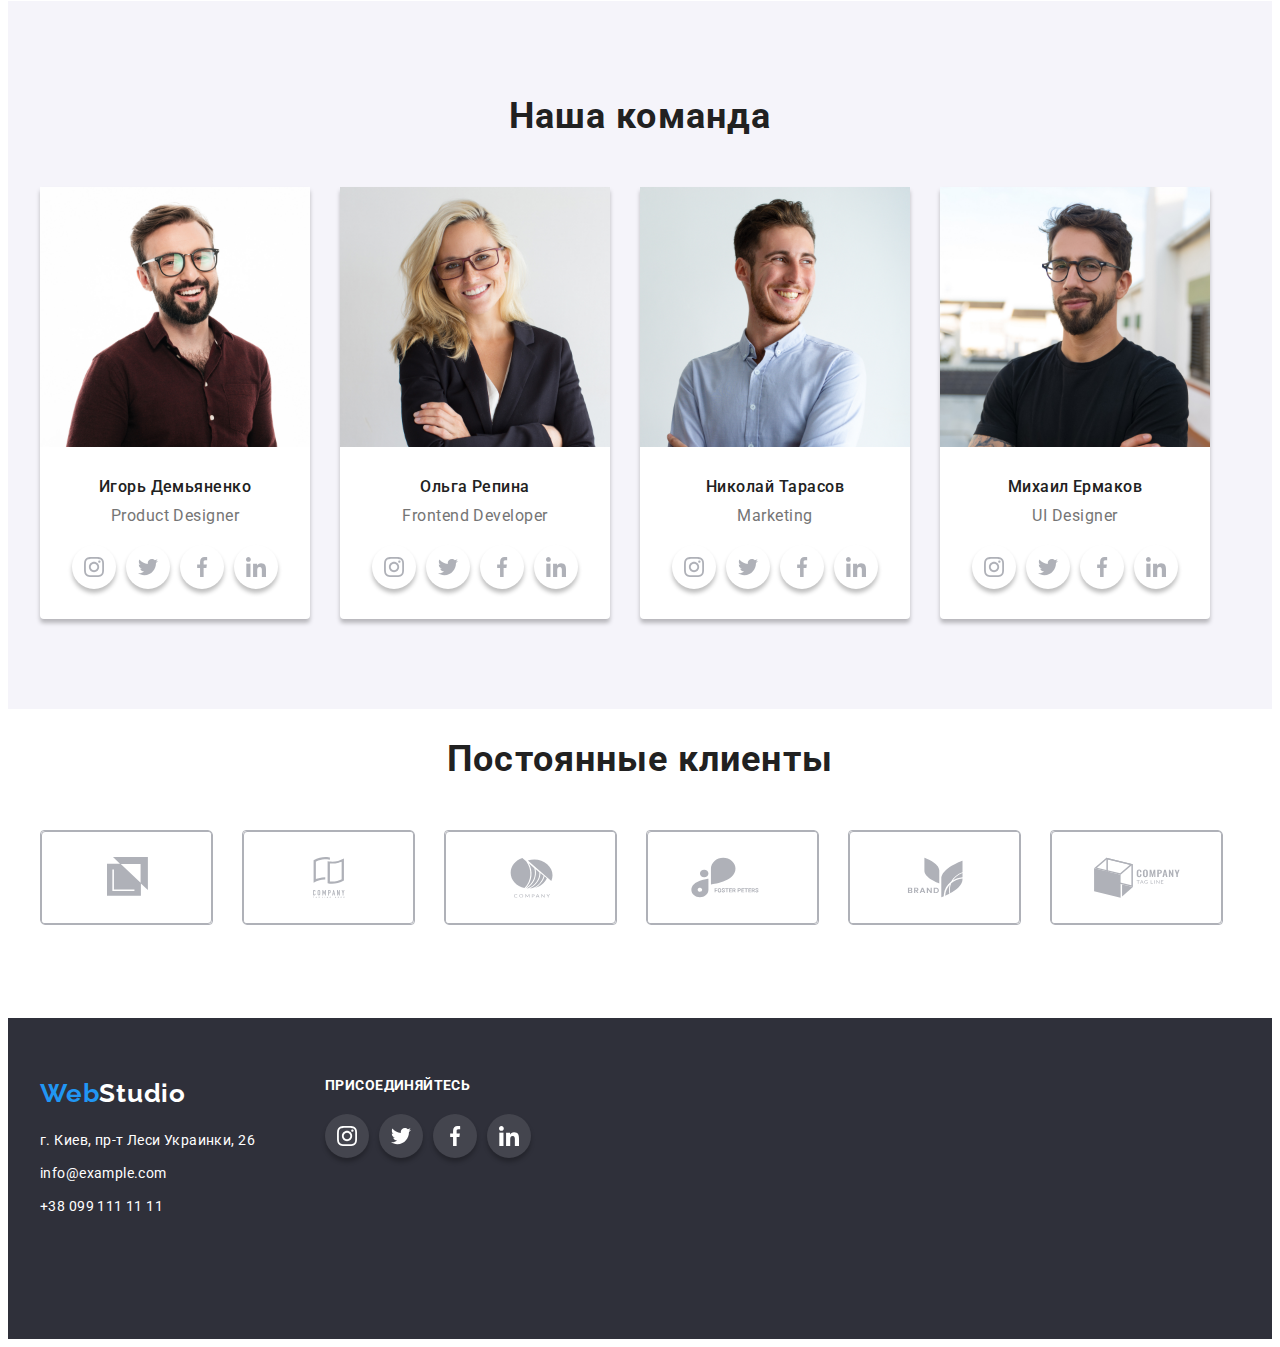
==== commit fe1967a3: "add files" ====
--- a/index.html
+++ b/index.html
@@ -280,43 +280,43 @@
                 <ul class="client-type list">
                     <li class="client-link">
                       <a href="" class="client-item ">
-                         <svg class="client-svg">
+                         <svg class="client-svg" width="41" height="47">
                              <use href="./imges/about-ass/symbol-defs.svg#icon-group-0" width="41" height="47"></use>
                          </svg>
                        </a>
                     </li>
                     <li class="client-link">
                        <a href="" class="client-item">
-                         <svg class="client-svg">
-                              <use href="./imges/about-ass/symbol-defs.svg#icon-group-1" width="40" height="52"></use>
-                         </svg>
-                       </a>
-                    </li>
-                    <li class="client-link">
-                       <a href="" class="client-item">
-                         <svg class="client-svg">
-                              <use href="./imges/about-ass/symbol-defs.svg#icon-group-2" width="43" height="41"></use>
+                         <svg class="client-svg" width="40" height="52">
+                              <use href="./imges/about-ass/symbol-defs.svg#icon-group-1"></use>
+                         </svg>
+                       </a>
+                    </li>
+                    <li class="client-link">
+                       <a href="" class="client-item">
+                         <svg class="client-svg" width="43" height="41">
+                              <use href="./imges/about-ass/symbol-defs.svg#icon-group-2"></use>
                           </svg>
                        </a>
                     </li>
                     <li class="client-link">
                        <a href="" class="client-item">
-                          <svg class="client-svg client-svg-left">
-                              <use href="./imges/about-ass/symbol-defs.svg#icon-group-3" width="84" height="41"></use>
+                          <svg class="client-svg" width="84" height="41">
+                              <use href="./imges/about-ass/symbol-defs.svg#icon-group-3"></use>
                           </svg>
                        </a>
                     </li>
                     <li class="client-link">
                        <a href="" class="client-item">
-                         <svg class="client-svg client-svg-left">
-                             <use href="./imges/about-ass/symbol-defs.svg#icon-group-4" width="63" height="45"></use>
+                         <svg class="client-svg" width="63" height="45">
+                             <use href="./imges/about-ass/symbol-defs.svg#icon-group-4"></use>
                           </svg>
                        </a>
                     </li>
                     <li class="client-link">
                        <a href="" class="client-item">
-                           <svg class="client-svg client-svg-left">
-                             <use href="./imges/about-ass/symbol-defs.svg#icon-group-5" width="94" height="44"></use>
+                           <svg class="client-svg" width="94" height="44">
+                             <use href="./imges/about-ass/symbol-defs.svg#icon-group-5"></use>
                            </svg>
                        </a>
                     </li>
@@ -345,29 +345,29 @@
                 <p class="footer-name">Присоединяйтесь</p>
                 <ul class="web-item">
                   <li class="web-address list">
-                     <a href="" class="web-icon">
-                         <svg class="web-icon-top">
+                     <a href="" class="web-icon icon-footer">
+                         <svg class="web-icon-top web-icon-top-footer">
                               <use href="./imges/icon/sprite.svg#instagram"></use>
                          </svg>
                      </a>
                   </li>
                   <li class="web-address list">
-                     <a href="" class="web-icon">
-                         <svg class="web-icon-top">
+                     <a href="" class="web-icon icon-footer">
+                         <svg class="web-icon-top web-icon-top-footer">
                              <use href="./imges/icon/sprite.svg#twitter"></use>
                          </svg>
                       </a>
                   </li>
                   <li class="web-address list">
-                     <a href="" class="web-icon">
-                         <svg class="web-icon-top">
+                     <a href="" class="web-icon icon-footer">
+                         <svg class="web-icon-top web-icon-top-footer">
                              <use href="./imges/icon/sprite.svg#facebook"></use>
                          </svg>
                      </a>
                   </li>
                   <li class="web-address list">
-                     <a href="" class="web-icon">
-                         <svg class="web-icon-top">
+                     <a href="" class="web-icon icon-footer">
+                         <svg class="web-icon-top web-icon-top-footer">
                              <use href="./imges/icon/sprite.svg#linkedin"></use>
                          </svg>
                      </a>
--- a/css/styles.css
+++ b/css/styles.css
@@ -110,6 +110,7 @@
 .menu-link:hover,
 .menu-link:focus {
   color: var(--accent-color);
+  fill: var(--accent-color);
 }
 .menu-link.current {
   color: var(--accent-color);
@@ -117,8 +118,8 @@
 .menu-address {
   display: flex;
   margin-left: auto;
-  padding-top: 32px;
-  padding-bottom: 32px;
+  /*padding-top: 32px;
+  padding-bottom: 32px;*/
 }
 .menu-info-type:not(:last-child) {
   margin-right: 50px;
@@ -130,7 +131,7 @@
   font-size: 14px;
   line-height: 1.14;
   letter-spacing: 0.02em;
-  /* text-align: left;*/
+  align-items: center;
   color: #757575;
   fill: #757575;
   padding-top: 32px;
@@ -157,6 +158,7 @@
   top: 32px;
   border-radius: 0px;
   margin-right: 10px;
+  fill: currentColor;
 }
 /*Шапка*/
 .hat-team {
@@ -241,6 +243,11 @@
 /*Чем мы занимаемся*/
 .jpg-name {
   width: 270px;
+  height: 120px;
+  background-color: #f5f4fa;
+  display: flex;
+  align-items: center;
+  justify-content: center;
   border-radius: 4px;
   margin-bottom: 30px;
 }
@@ -280,6 +287,9 @@
   height: 44px;
   width: 44px;
   border-radius: 100%;
+  display: flex;
+  align-items: center;
+  justify-content: center;
 
   background-color: #ffffff;
   background-position: center;
@@ -290,6 +300,14 @@
 .web-icon:focus {
   background-color: var(--accent-color);
 }
+.web-icon:hover .web-icon-top,
+.web-icon:focus .web-icon-top {
+  fill: var(--accent-color);
+}
+.web-icon:hover .web-icon-top-footer,
+.web-icon:focus .web-icon-top-footer {
+  fill: #ffffff;
+}
 .web-icon.current {
   color: var(--accent-color);
 }
@@ -297,13 +315,13 @@
   display: flex;
   width: 206px;
   justify-content: space-between;
-  padding-top: 16px;
-  padding-bottom: 30px;
+  padding-top: 20px;
 }
 .web-icon-top {
   height: 20px;
   width: 20px;
   border-radius: 50%px;
+  fill: #afb1b8;
 }
 .our-team {
   background-color: #f5f4fa;
@@ -338,7 +356,6 @@
   letter-spacing: 0.03em;
   text-align: center;
   color: #757575;
-  /*margin-bottom: 16px;*/
 }
 .team-picture {
   height: 260px;
@@ -368,8 +385,11 @@
 }
 .client-item:hover,
 .client-item:focus {
-  background-color: var(--accent-color);
   border-color: var(--accent-color);
+}
+.client-item:hover .client-svg,
+.client-item:focus .client-svg {
+  fill: var(--accent-color);
 }
 .client-name {
   font-size: 36px;
@@ -389,7 +409,10 @@
   align-items: center;
   height: 60px;
   width: 106px;
-  margin: 16px 32px;
+  height: 92px;
+  width: 170px;
+  border: 1px solid #afb1b8;
+  border-radius: 4px;
 }
 
 .client-svg {
@@ -397,10 +420,7 @@
   height: 41px;
   justify-content: center;
   align-items: center;
-  padding-left: 30px;
-}
-.client-svg-left {
-  padding-left: 10px;
+  fill: #afb1b8;
 }
 
 /*Footer*/
@@ -454,7 +474,13 @@
 .web-item {
   padding-top: 20px;
 }
-
+.icon-footer {
+  background: rgba(255, 255, 255, 0.1);
+  box-shadow: 0px 4px 4px rgba(0, 0, 0, 0.25);
+}
+.web-icon-top-footer {
+  fill: #ffffff;
+}
 /*===========Portfolio===========*/
 /*button filters*/
 .footer-container {
@@ -506,6 +532,11 @@
   margin-left: 30px;
   margin-top: 30px;
 }
+.project-itam:hover,
+.project-itam:focus {
+  box-shadow: 0px 4px 4px 0px, rgba(0, 0, 0, 0.25);
+}
+
 .project-box {
   padding-left: 24px;
   padding-right: 24px;
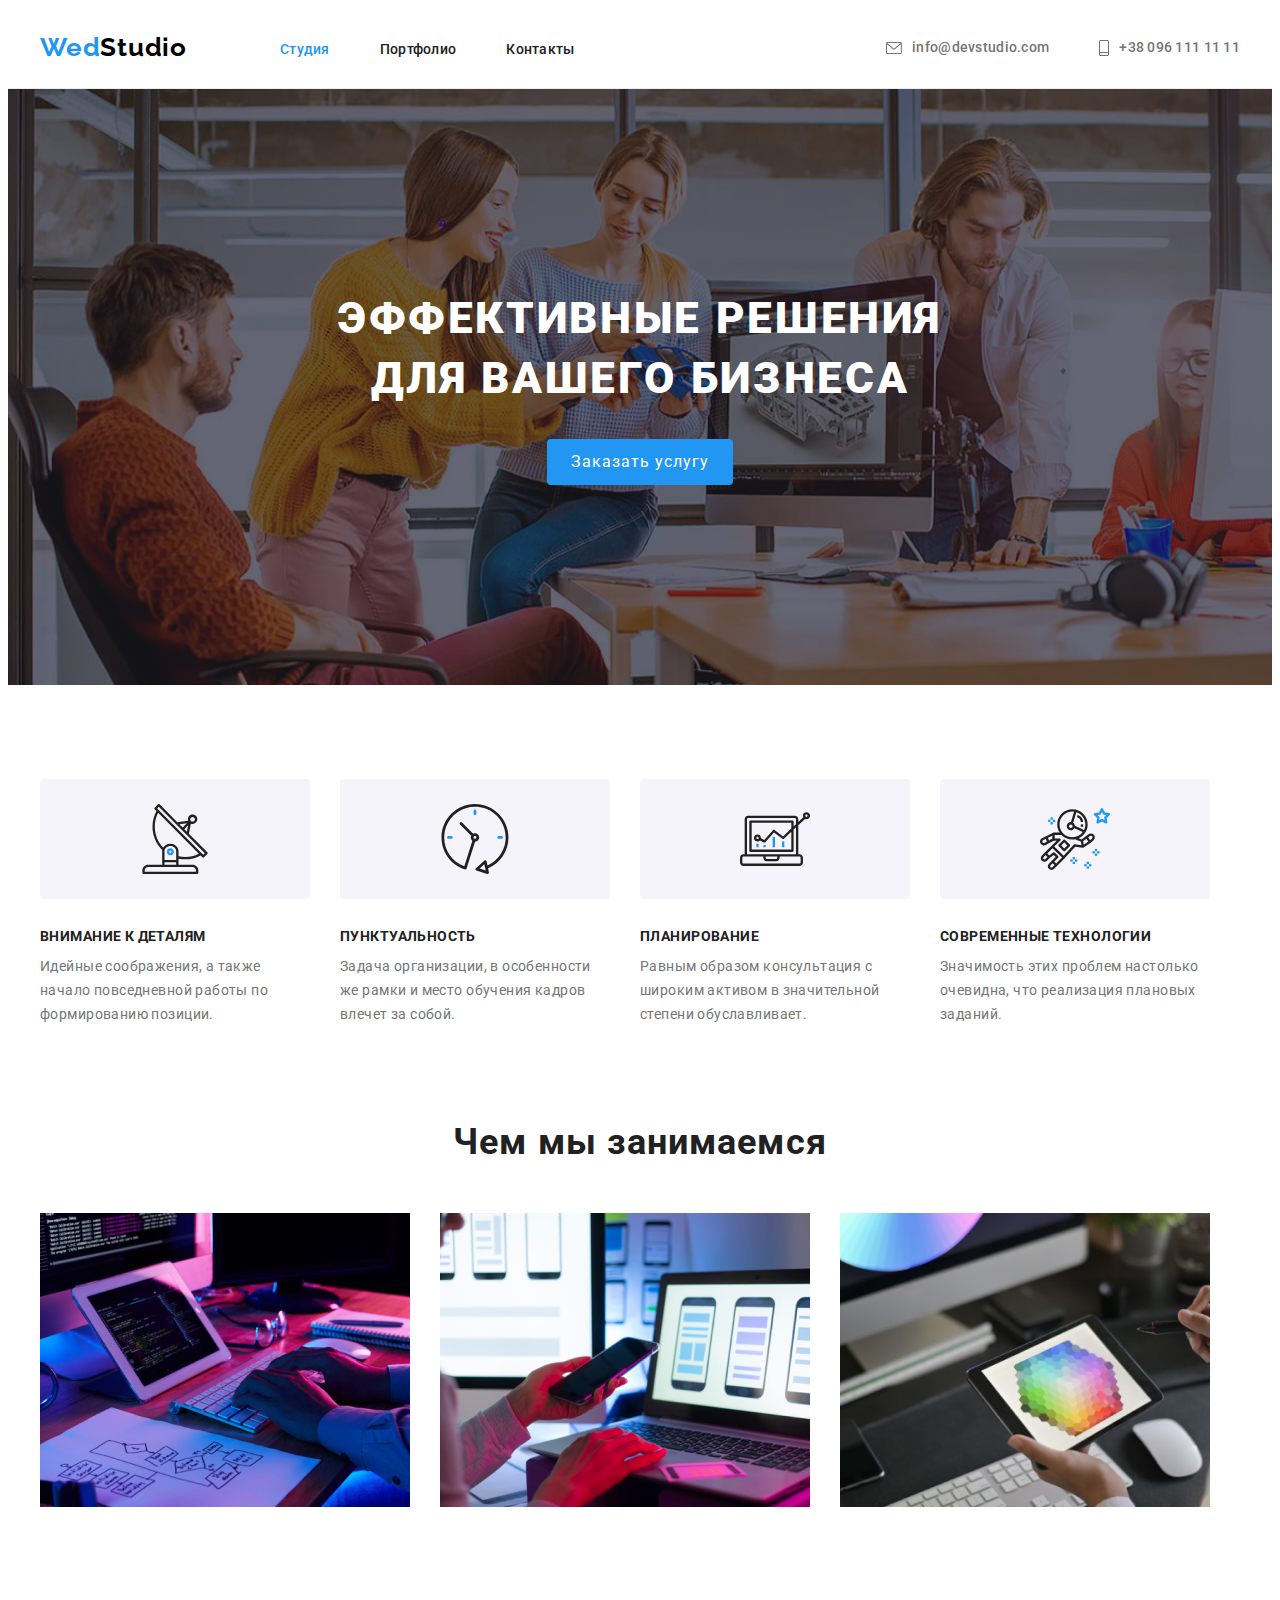
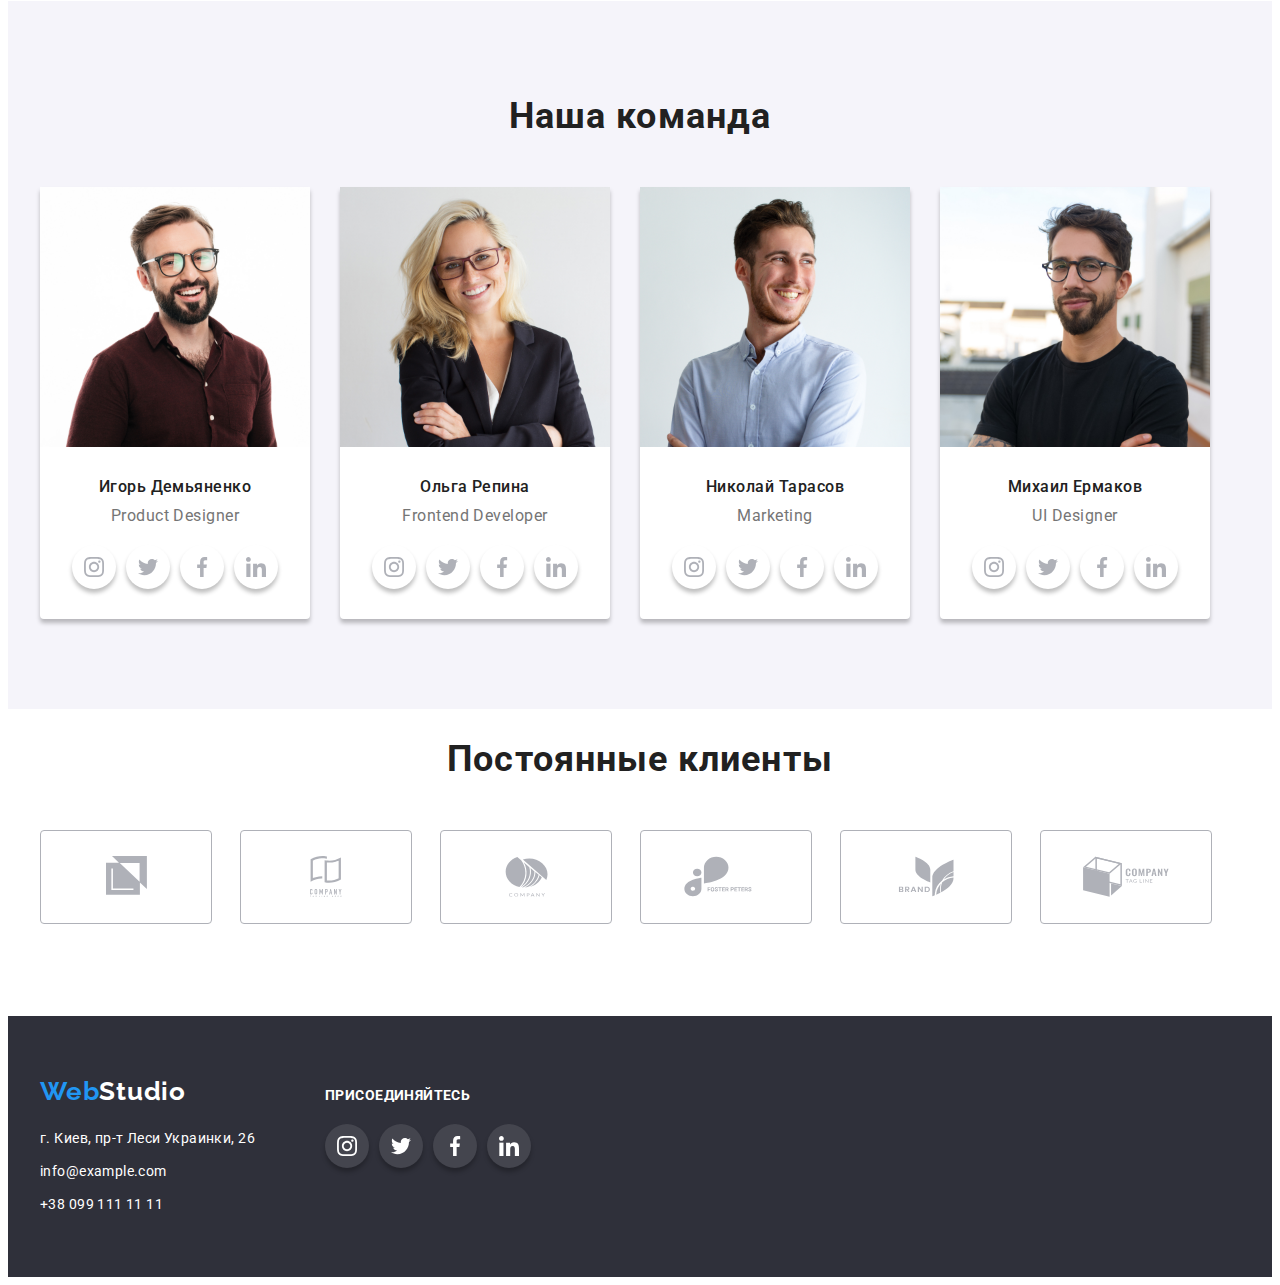
==== commit dbfb2bb7: "add files" ====
--- a/index.html
+++ b/index.html
@@ -60,8 +60,8 @@
                <ul class="reature-type list">
                  <li class="reature-item-type">
                      <div class="jpg-name">
-                         <svg class="jpg-foto" width="270" height="120">
-                             <use href="./imges/name-icon/symbol-defs.svg#icon-group-55"></use>
+                         <svg class="jpg-foto" width="70" height="70">
+                             <use href="./imges/symbol-icon/symbol-defss.svg#icon-antenna-1"></use>
                          </svg>
                      </div>
                      <h3 class="name-link">Внимание к деталям</h3>
@@ -69,8 +69,8 @@
                  </li>
                  <li class="reature-item-type">
                      <div class="jpg-name">
-                         <svg class="jpg-foto" width="270" height="120">
-                              <use href="./imges/name-icon/symbol-defs.svg#icon-group-52"></use>
+                         <svg class="jpg-foto" width="70" height="70">
+                              <use href="./imges/symbol-icon/symbol-defss.svg#icon-clock-1"></use>
                          </svg>
                      </div>
                      <h3 class="name-link">Пунктуальность</h3>
@@ -79,8 +79,8 @@
 
                  <li class="reature-item-type">
                      <div class="jpg-name">
-                         <svg class="jpg-foto" width="270" height="120">
-                             <use href="./imges/name-icon/symbol-defs.svg#icon-group-53"></use>
+                         <svg class="jpg-foto" width="70" height="70">
+                             <use href="./imges/symbol-icon/symbol-defss.svg#icon-diagram-1"></use>
                          </svg>
                      </div>
                      <h3 class="name-link">Планирование</h3>
@@ -88,8 +88,8 @@
                  </li>
                  <li class="reature-item-type">
                      <div class="jpg-name">
-                         <svg class="jpg-foto" width="270" height="120">
-                             <use href="./imges/name-icon/symbol-defs.svg#icon-group-54"></use>
+                         <svg class="jpg-foto" width="70" height="70">
+                             <use href="./imges/symbol-icon/symbol-defss.svg#icon-astronaut-1-1"></use>
                          </svg>
                      </div>
                      <h3 class="name-link">Современные технологии</h3>
@@ -327,7 +327,7 @@
     
     <footer class="footer-link" >
      <div class="container box">
-         <div class="footer-link-box">
+         <div class="footer-link-box-one">
               <a  class="logo link"href="./index.html">Web<span class="letter-footer">Studio</span></a>
                  <ul class="navigation-type list">
                      <li class="navigation-type-address">
@@ -341,7 +341,7 @@
                      </li>
                  </ul>
            </div>
-           <div class="footer-link-box">
+           <div class="footer-link-box-second">
                 <p class="footer-name">Присоединяйтесь</p>
                 <ul class="web-item">
                   <li class="web-address list">
--- a/css/styles.css
+++ b/css/styles.css
@@ -50,6 +50,7 @@
 
 .box {
   display: flex;
+  align-items: baseline;
 }
 .box-work {
   display: block;
@@ -302,7 +303,7 @@
 }
 .web-icon:hover .web-icon-top,
 .web-icon:focus .web-icon-top {
-  fill: var(--accent-color);
+  fill: var #ffffff;
 }
 .web-icon:hover .web-icon-top-footer,
 .web-icon:focus .web-icon-top-footer {
@@ -377,8 +378,8 @@
 .client-link {
   height: 92px;
   width: 170px;
-  border: 1px solid #afb1b8;
-  border-radius: 4px;
+  /*border: 1px solid #afb1b8;
+  border-radius: 4px;*/
 }
 .client-link:not(:last-child) {
   margin-right: 30px;
@@ -424,13 +425,12 @@
 }
 
 /*Footer*/
-.footer-link-box {
+.footer-link-box-one {
   margin-right: 70px;
 }
 .footer-link {
   background: #2f303a;
   padding: 60px 0;
-  display: flex;
 }
 .footer-link .logo-link {
   margin-bottom: 20px;
@@ -450,7 +450,6 @@
   letter-spacing: 0.03em;
   text-align: left;
   color: var(--accent-color);
-  padding-top: 60px;
   margin-bottom: 20px;
 }
 .navigation-type-address + .navigation-type-address {
@@ -483,9 +482,6 @@
 }
 /*===========Portfolio===========*/
 /*button filters*/
-.footer-container {
-  display: flex;
-}
 .all-section {
   padding-top: 86px;
   padding-bottom: 94px;
@@ -499,8 +495,7 @@
   align-items: center;
 }
 .navigation-type {
-  padding-top: 20px;
-  padding-bottom: 60px;
+  margin-top: 20px;
 }
 .menu-left {
   display: flex;
@@ -532,11 +527,13 @@
   margin-left: 30px;
   margin-top: 30px;
 }
-.project-itam:hover,
-.project-itam:focus {
+.project-item:hover,
+.project-item:focus {
   box-shadow: 0px 4px 4px 0px, rgba(0, 0, 0, 0.25);
 }
-
+.project-item {
+  display: block;
+}
 .project-box {
   padding-left: 24px;
   padding-right: 24px;
